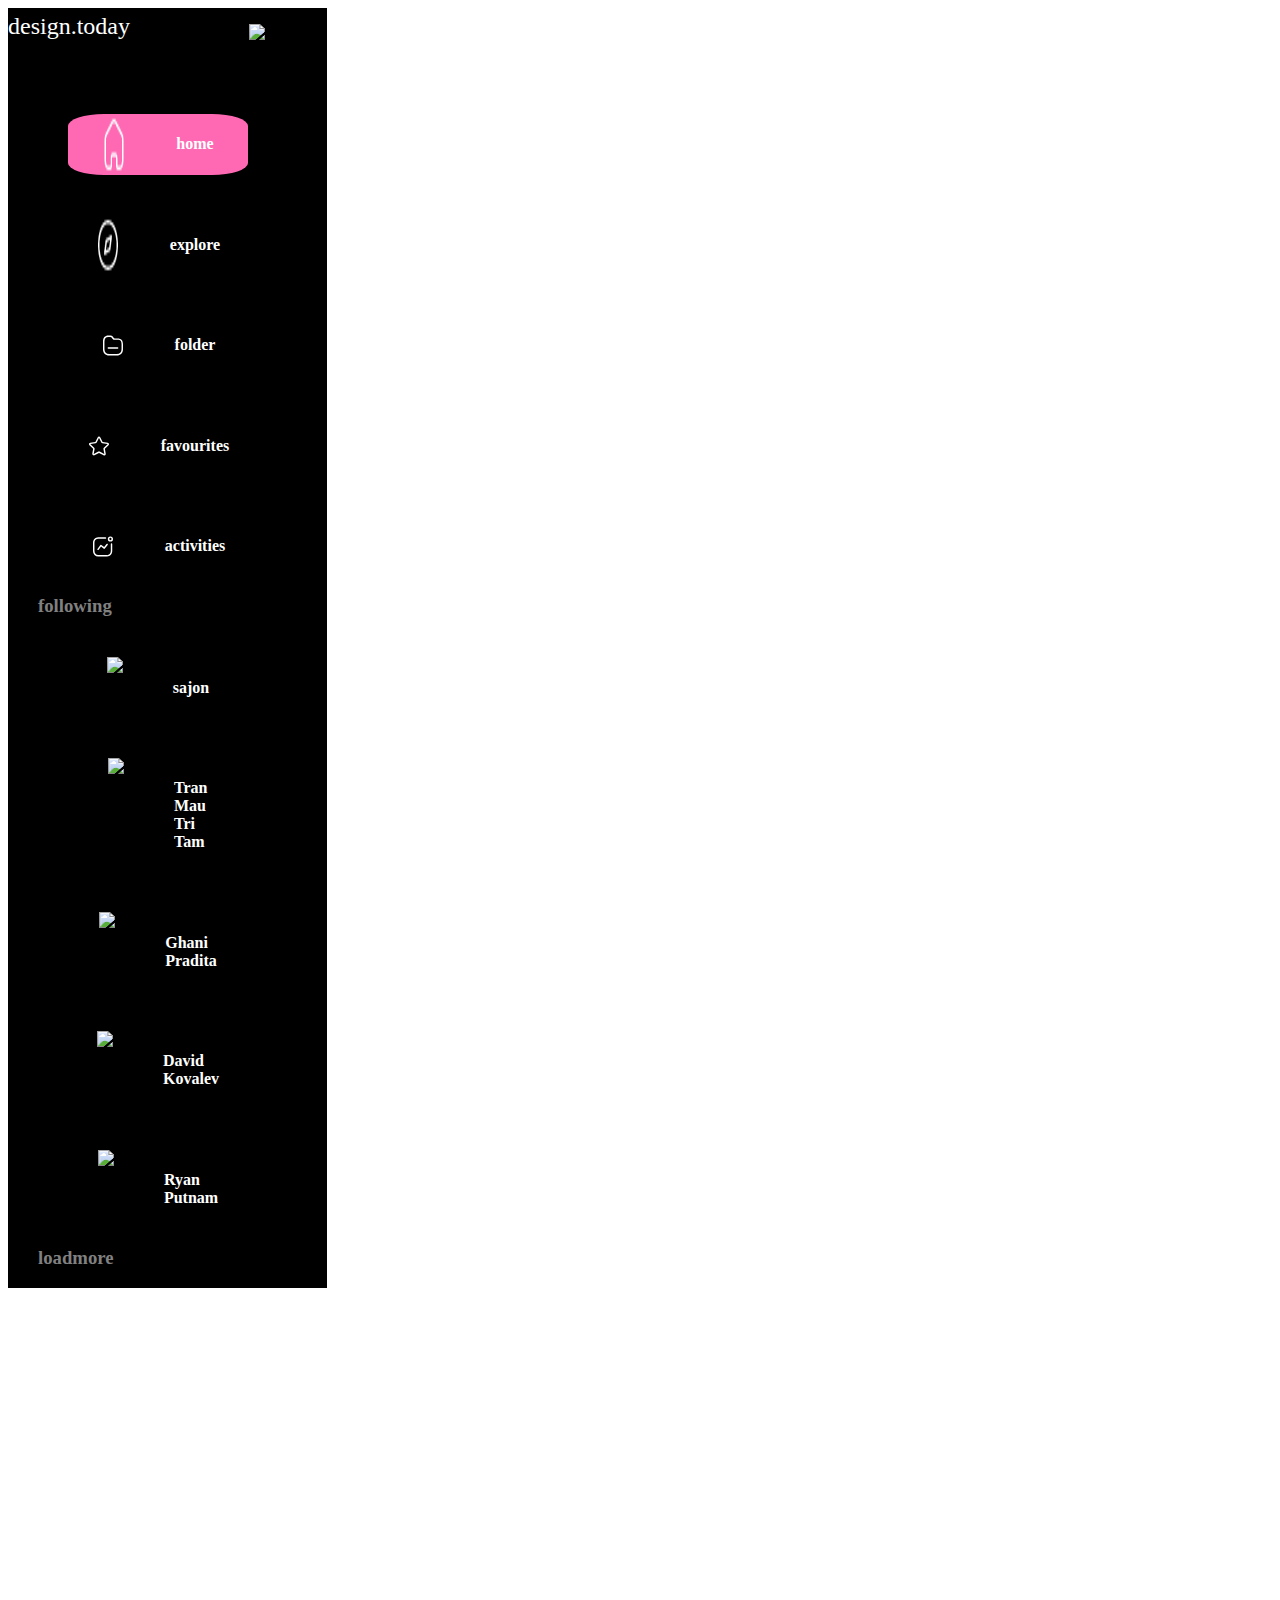
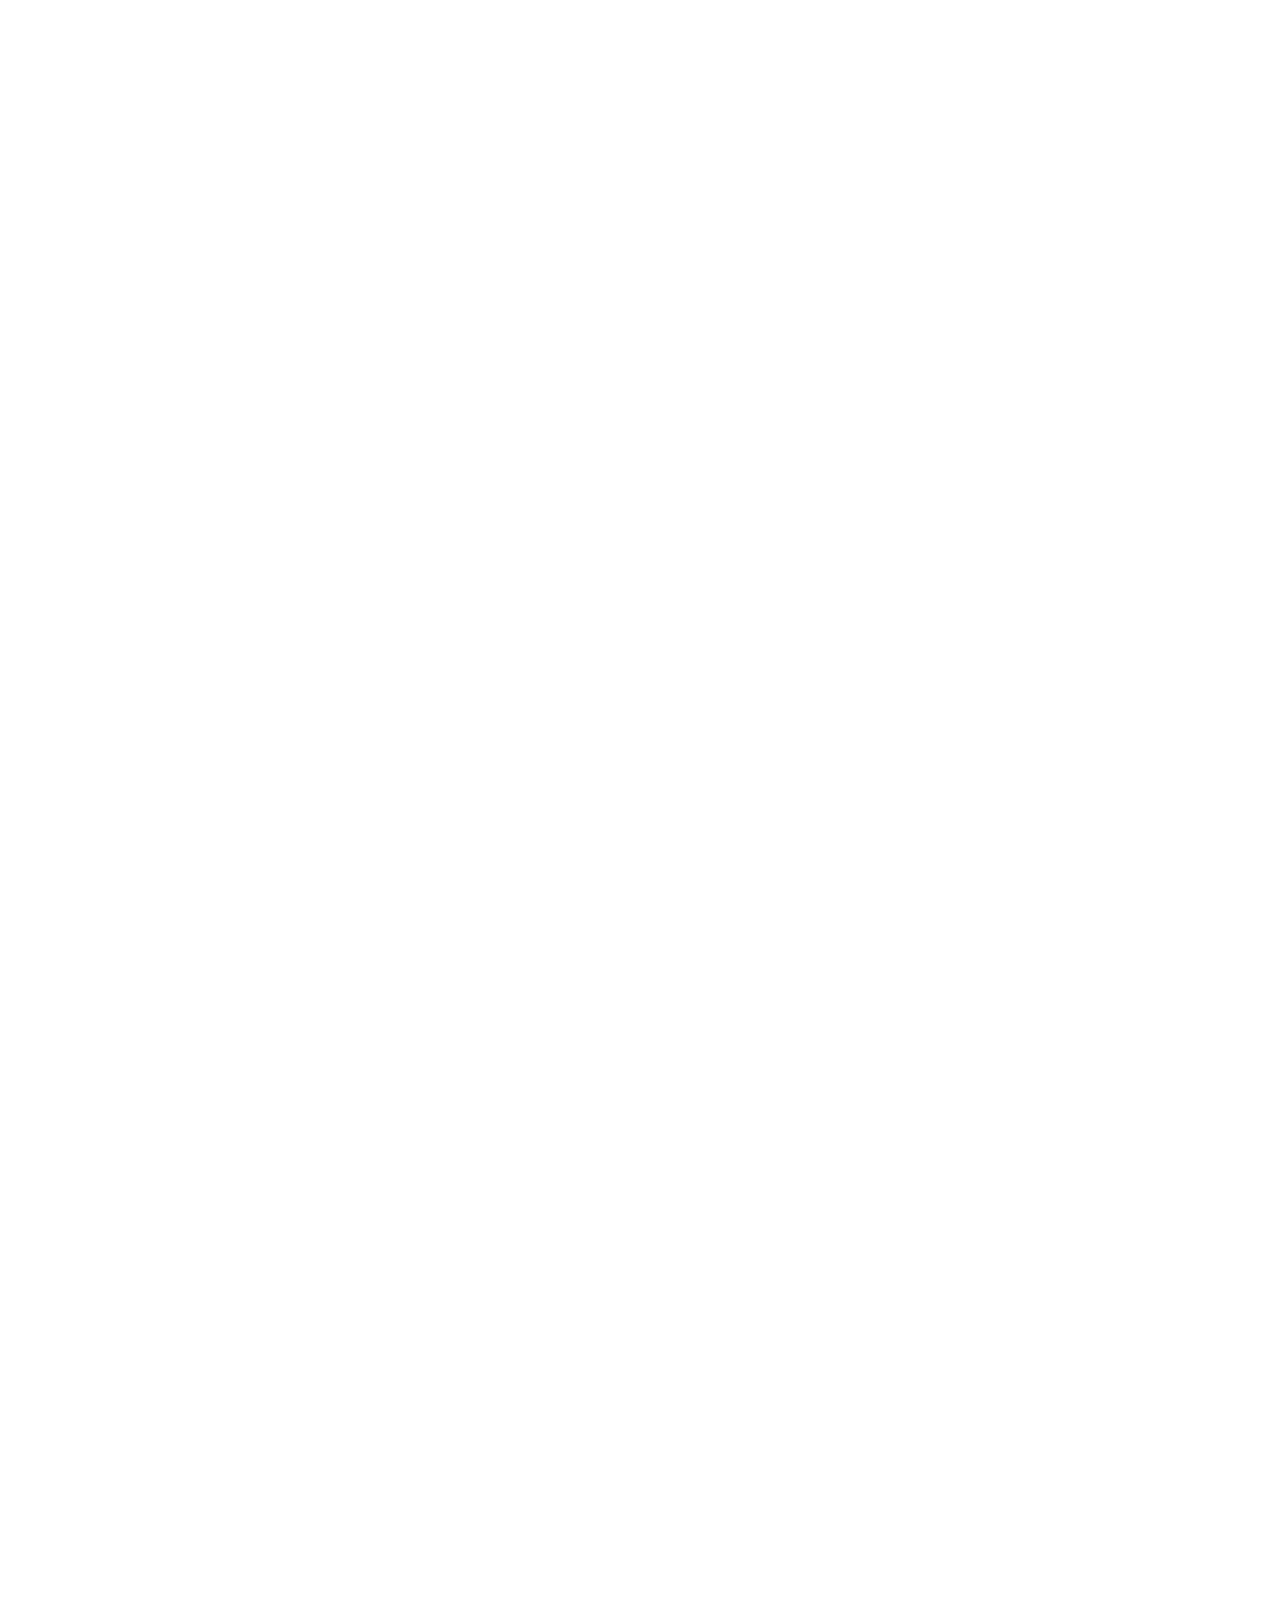
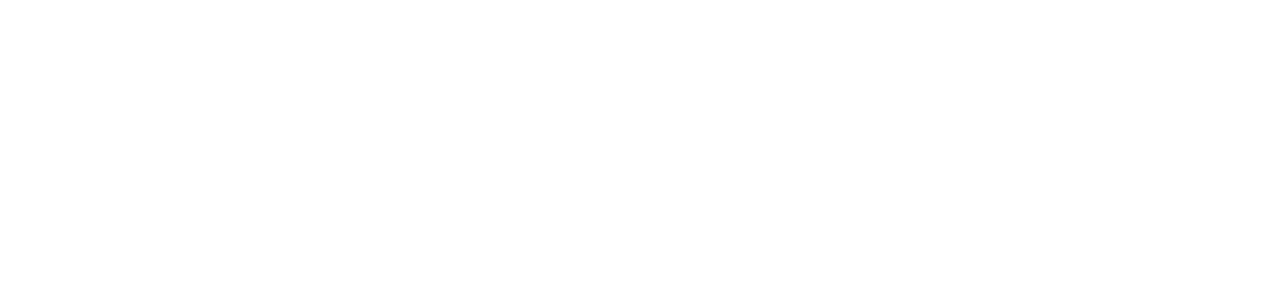
==== index.html @ e044cbb1 "sidebar menu with a few errors" ====
<!DOCTYPE html>
<html>
<head>
	<meta charset="utf-8">
	<meta name="viewport" content="width=device-width, initial-scale=1">
	<meta name="keywords" content="HTML , CSS">
	<link rel="stylesheet" href="style.css">
	<title>designtoday</title>
</head>
<body>
	<section class="black">
	  <section>
		<img class="logo" src="img/design.today.svg">
		<img class="threeline" src="img/group 7.png">
		<div class="inlblock">
			<img class="icon" src="img/home.png">
			<h4 class="nexttoicon">home</h4>
	    </div>
	    <div class="inlblock2">
			<img class="icon" src="img/compass.png">
			<h4 class="nexttoicon">explore</h4>
	    </div>
	     <div class="inlblock2">
			<img class="icon" src="img/folder.svg">
			<h4 class="nexttoicon">folder</h4>
	    </div>
	     <div class="inlblock2">
			<img class="icon" src="img/star.svg">
			<h4 class="nexttoicon">favourites</h4>
	    </div>
	     <div class="inlblock2">
			<img class="icon" src="img/graph.svg">
			<h4 class="nexttoicon">activities</h4>
	    </div>
	  </section>
		<h3 style="color: gray; padding-left: 30px;">following</h3>
	  <section>
	  	<div class="inlblock2">
			<img class="icon" src="img/rectangle40.png">
			<h4 class="nexttoicon">sajon</h4>
	    </div>
	    <div class="inlblock2">
			<img class="icon" src="img/rectangle 41.png">
			<h4 class="nexttoicon">Tran Mau Tri Tam</h4>
	    </div>
	     <div class="inlblock2">
			<img class="icon" src="img/rectangle 42.png">
			<h4 class="nexttoicon">Ghani Pradita</h4>
	    </div>
	     <div class="inlblock2">
			<img class="icon" src="img/rectangle 43.png">
			<h4 class="nexttoicon">David Kovalev</h4>
	    </div>
	     <div class="inlblock2">
			<img class="icon" src="img/rectangle 44.png">
			<h4 class="nexttoicon">Ryan Putnam</h4>
	    </div>
	  </section>
	  <h3 style="color: gray; padding-left: 30px;">loadmore</h3>
	</section>
	<section class="white"></section>
</body>
</html>
---- style.css ----
.search {
	border-radius: 10%;
	background-color: gray;
}

input placeholder {
	color: darkgray;
}

.black {
	background-color: black;
	height: 1280px;
	width: 319px;
}

.white {
	background-color: white;
	width: 1920px;
	height: 2189px;
}

.threeline {
   padding-left: 90px;
}

.nexttoicon {
	color: white;
	padding-left: 50px;
}
.inlblock {
	display: flex;
	background-color: hotpink;
	padding-left:40px;
   padding-right: 40px;
	border-radius: 20%;
	width: 100px;
	justify-content: center;
	margin-top: 70px;
	margin-left: 60px;
}

.inlblock2 {
	display: flex;
	padding-left:40px;
   padding-right: 40px;
	border-radius: 20%;
	width: 100px;
	justify-content: center;
	margin-top: 40px;
	margin-left: 60px;
}
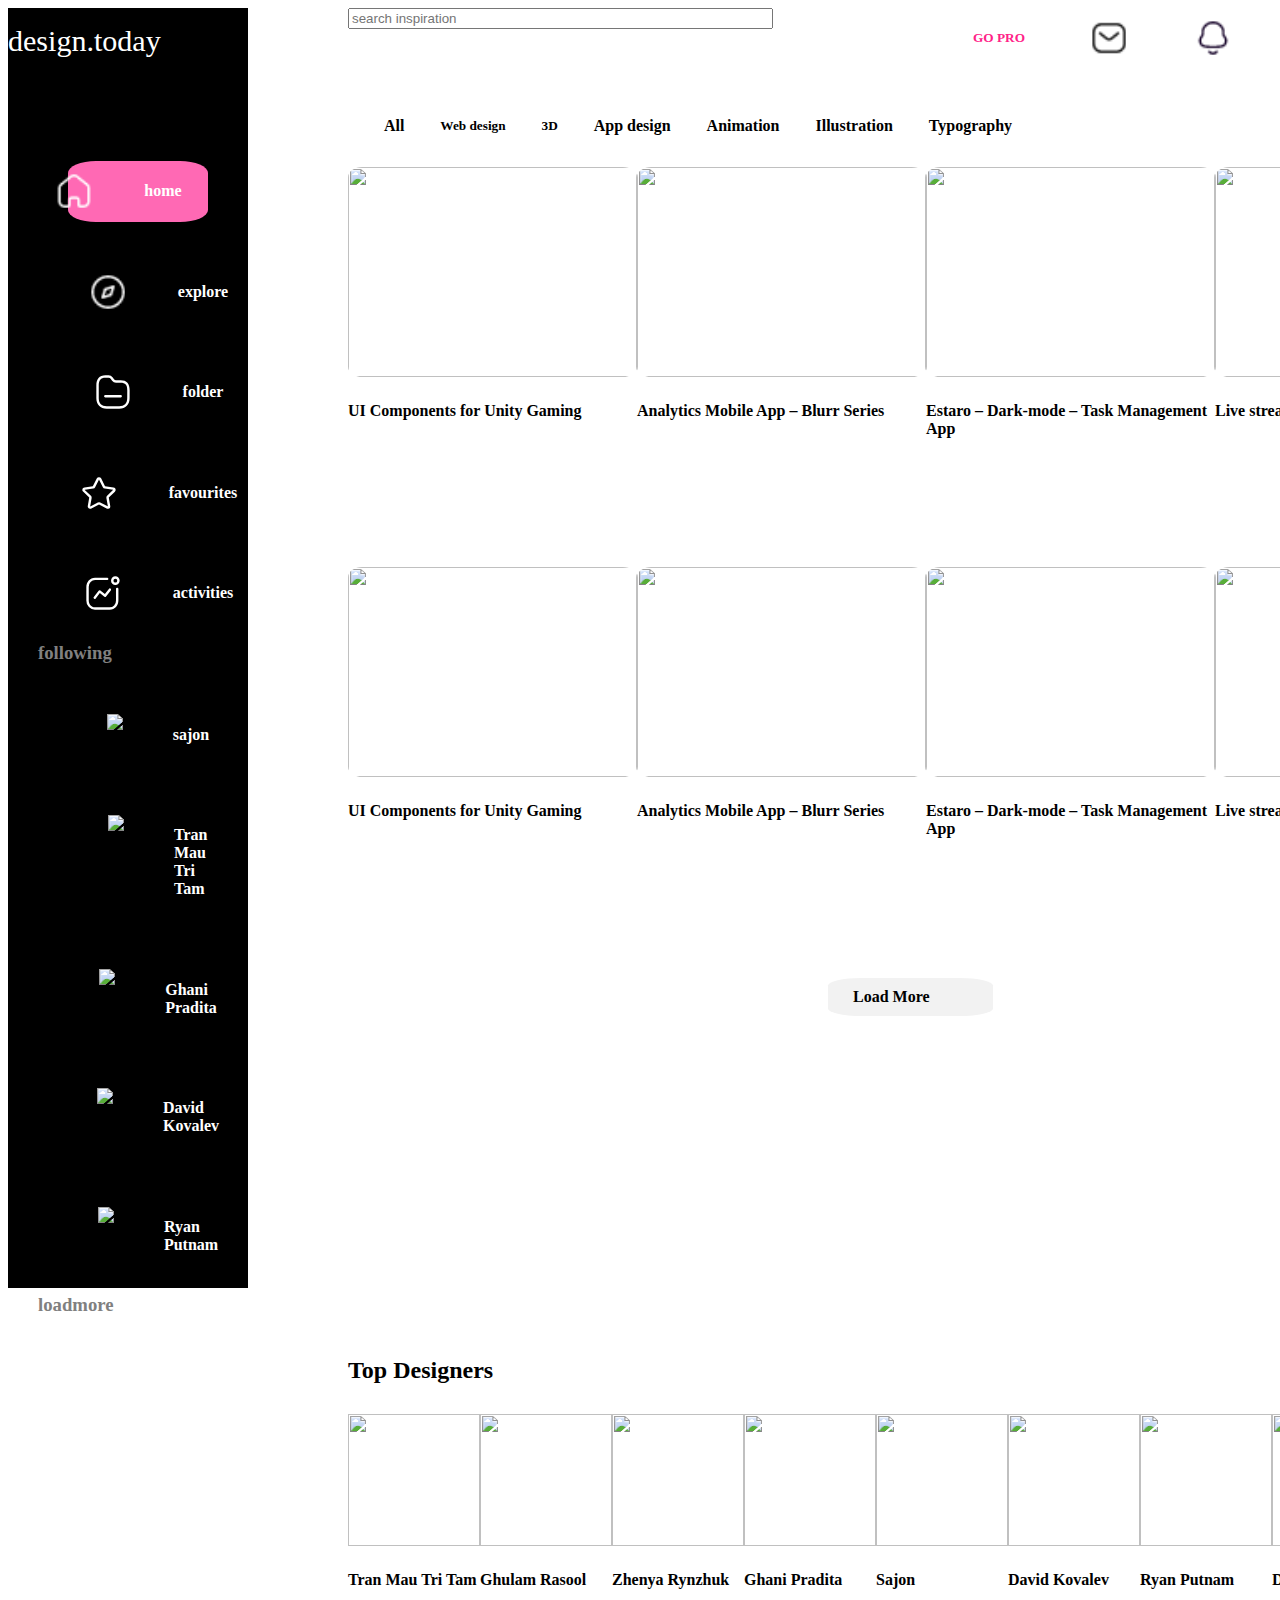
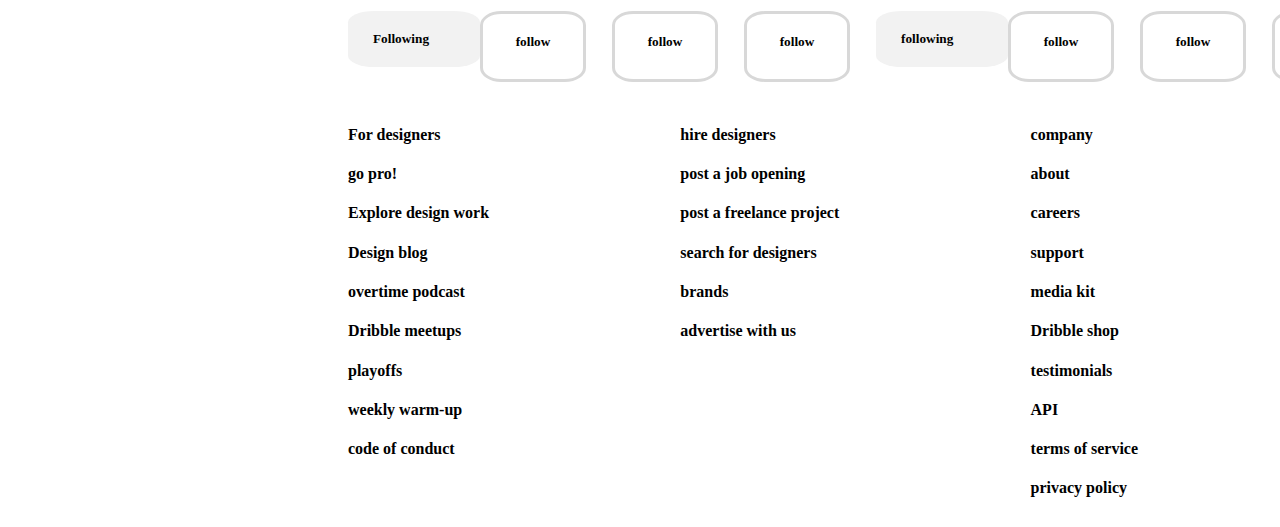
==== commit 1ea9b467: "finished first page" ====
--- a/index.html
+++ b/index.html
@@ -8,6 +8,7 @@
 	<title>designtoday</title>
 </head>
 <body>
+  <section class="wholeheader">
 	<section class="black">
 	  <section>
 		<img class="logo" src="img/design.today.svg">
@@ -58,6 +59,163 @@
 	  </section>
 	  <h3 style="color: gray; padding-left: 30px;">loadmore</h3>
 	</section>
-	<section class="white"></section>
+	<section class="section">
+		<header class="whiteheader">
+			<section>	
+				<label form="username"></label>
+				<input type="text" id="username" name="username" size="50" placeholder="search inspiration">
+			</section>
+			<section class="gopro">
+				<h5 style="color: #FF2288;">GO PRO</h5>
+				<img class="img" src="img/envelope.png">
+				<img class="img" src="img/bell.png">
+				<img class="img" src="img/group 33.png">
+				<h5 class="upload">UPLOAD</h5>
+			</section>
+		</header>
+		<section class="belowheader">
+		  <section class="headermenu">
+			<h4>All</h4>
+			<h5>Web design</h4>
+			<h5>3D</h4>
+			<h4>App design</h4>
+			<h4>Animation</h4>
+			<h4>Illustration</h4>
+			<h4>Typography</h4>
+		  </section>
+		  <section class="filters">
+		  	<img class="setting" src="img/group 18.png">
+		  	<h5>Filters</h5>
+		  </section>
+		</section>
+		<section class="main">
+		<div>
+			<img class="mainimg" src="img/rectangle45.png">
+			<h4>UI Components for Unity Gaming</h4>
+		</div>
+		<div>
+			<img class="mainimg" src="img/rectangle 46.png">
+			<h4>Analytics Mobile App – Blurr Series</h4>
+		</div>
+		<div>
+			<img class="mainimg" src="img/rectangle 47.png">
+			<h4>Estaro – Dark-mode – Task Management App</h4>
+		</div>
+		<div>
+			<img class="mainimg" src="img/rectangle 48.png">
+			<h4>Live streaming application for gamers.</h4>
+		</div>
+		</section>
+		<section class="main">
+		<div>
+			<img class="mainimg" src="img/rectangle45.png">
+			<h4>UI Components for Unity Gaming</h4>
+		</div>
+		<div>
+			<img class="mainimg" src="img/rectangle 46.png">
+			<h4>Analytics Mobile App – Blurr Series</h4>
+		</div>
+		<div>
+			<img class="mainimg" src="img/rectangle 47.png">
+			<h4>Estaro – Dark-mode – Task Management App</h4>
+		</div>
+		<div>
+			<img class="mainimg" src="img/rectangle 48.png">
+			<h4>Live streaming application for gamers.</h4>
+		</div>
+		</section>
+		<h4 class="loadmore"> Load More </h4>
+		<section class="topdesigner">
+		<h2>Top Designers</h2>
+		<div class="designers">
+			<div>
+				<img class="Designer" src="img/rectangle 41.png">
+				<h4>Tran Mau Tri Tam</h4>
+				<h5 class="following">Following</h5>
+			</div>
+			<div>
+				<img class="Designer" src="img/rectangle 69.png">
+				<h4>Ghulam Rasool</h4>
+				<h5 class="follow">follow</h5>
+			</div>
+			<div>
+				<img class="Designer" src="img/rectangle 42.png">
+				<h4>Zhenya Rynzhuk</h4>
+				<h5 class="follow">follow</h5>
+			</div>
+			<div>
+				<img class="Designer" src="img/rectangle40.png">
+				<h4>Ghani Pradita</h4>
+				<h5 class="follow">follow</h5>
+			</div>
+			<div>
+				<img class="Designer" src="img/rectangle 43.png">
+				<h4>Sajon</h4>
+				<h5 class="following">following</h5>
+			</div>
+			<div>
+				<img class="Designer" src="img/rectangle 44.png">
+				<h4>David Kovalev</h4>
+				<h5 class="follow">follow</h5>
+			</div>
+			<div>
+				<img class="Designer" src="img/rectangle 42.png">
+				<h4>Ryan Putnam</h4>
+				<h5 class="follow">follow</h5>
+			</div>
+			<div>
+				<img class="Designer" src="img/rectangle 72.png">
+				<h4>Dmitry Lauretsky</h4>
+				<h5 class="follow">follow</h5>
+			</div>
+		</div>
+		</section>
+
+		<section class="text">
+			<section>
+				<h4>For designers</h4>
+				<h4>go pro!</h4>
+				<h4>Explore design work</h4>
+				<h4>Design blog</h4>
+				<h4>overtime podcast</h4>
+				<h4>Dribble meetups</h4>
+				<h4>playoffs</h4>
+				<h4>weekly warm-up</h4>
+				<h4>code of conduct</h4>
+			</section>
+			<section>
+				<h4>hire designers</h4>
+				<h4>post a job opening</h4>
+				<h4>post a freelance project</h4>
+				<h4>search for designers</h4>
+				<h4>brands</h4>
+				<h4>advertise with us</h4>
+			</section>
+			<section>
+				<h4>company</h4>
+				<h4>about</h4>
+				<h4>careers</h4>
+				<h4>support</h4>
+				<h4>media kit</h4>
+				<h4>Dribble shop</h4>
+				<h4>testimonials</h4>
+				<h4>API</h4>
+				<h4>terms of service</h4>
+				<h4>privacy policy</h4>
+			</section>
+			<section>
+				<h4>directories</h4>
+				<h4>top designers</h4>
+				<h4>top design teams</h4>
+				<h4>design jobs</h4>
+				<h4>tags</h4>
+				<h4>places</h4>
+				<h4>design assets</h4>
+				<h4>shop creative market</h4>
+			</section>
+		</section>
+	</section>
+	
+    
 </body>
 </html>--- a/style.css
+++ b/style.css
@@ -10,7 +10,8 @@
 .black {
 	background-color: black;
 	height: 1280px;
-	width: 319px;
+	width: 358px;
+
 }
 
 .white {
@@ -21,6 +22,8 @@
 
 .threeline {
    padding-left: 90px;
+   height:15px ;
+   width: 25px;
 }
 
 .nexttoicon {
@@ -30,7 +33,6 @@
 .inlblock {
 	display: flex;
 	background-color: hotpink;
-	padding-left:40px;
    padding-right: 40px;
 	border-radius: 20%;
 	width: 100px;
@@ -50,4 +52,140 @@
 	margin-left: 60px;
 }
 
+.section{
+	padding-left: 100px ;
+}
 
+.whiteheader {
+	display: flex;
+	justify-content: space-evenly;
+	flex-direction: row;
+}
+
+.textbox {
+	padding-left: 100px;
+}
+
+.gopro {
+	padding-left: 200px;
+	display: flex;
+	flex-direction: row;
+	justify-content: space-between;
+	width: 500px;
+}
+
+.upload {
+	color: white;
+	background-color: #FF2288;
+	padding: 20px;
+	border-radius: 20%;
+	margin-top: 10px;
+}
+
+img {
+	height: 40px;
+	margin-top: 10px;
+}
+
+.headermenu{
+	display: flex;
+	justify-content: space-evenly;
+	flex-direction: row;
+	width: 700px;
+}
+
+.filters{
+	display: flex;
+	justify-content: space-evenly;
+	flex-direction: row;
+	width: 100px;
+	height: 30px;
+	border: solid;
+	border-color: #D8D8D8;
+	border-radius: 20%;
+	padding-bottom:15px;
+}
+
+.setting {
+	height: 30px;
+	width: 30px;
+}
+
+.belowheader {
+	display: flex;
+	flex-direction: row;
+	justify-content: space-between;
+}
+
+
+.main {
+	width: 400px;
+	height: 400px;
+	display: flex;
+	flex-direction: row;
+}
+
+
+.wholeheader{
+	display: flex;
+	flex-direction: row;
+}
+
+.mainimg{
+	width: 289px;
+	height: 210px;
+	border-radius: 5%;
+}
+
+.loadmore {
+	margin-left: 480px;
+	margin-right: 480px;
+	padding-left: 25px;
+	padding-top: 10px;
+	padding-bottom: 10px;
+	background-color: #F2F2F2;
+	border-radius: 20%;
+	}
+
+	.topdesigner{
+		padding-top: 300px;
+	}
+
+	.Designer{
+		width: 132px;
+		height: 132px;
+	}
+
+	.designers{
+		display: flex;
+		flex-direction: row;
+		justify-content: space-between;
+		width: 900px;
+	}
+
+	.following {
+		background-color: #F2F2F2;
+		border-radius: 20%;
+		padding-left: 25px;
+		padding-top: 20px;
+		padding-bottom: 20px;
+	}
+
+.follow{
+	display: flex;
+	justify-content: space-evenly;
+	flex-direction: row;
+	width: 100px;
+	height: 30px;
+	border: solid;
+	border-color: #D8D8D8;
+	border-radius: 20%;
+	padding-bottom:15px;
+	padding-top: 20px;
+}
+
+.text{
+	display: flex;
+	flex-direction: row;
+	justify-content: space-between;
+}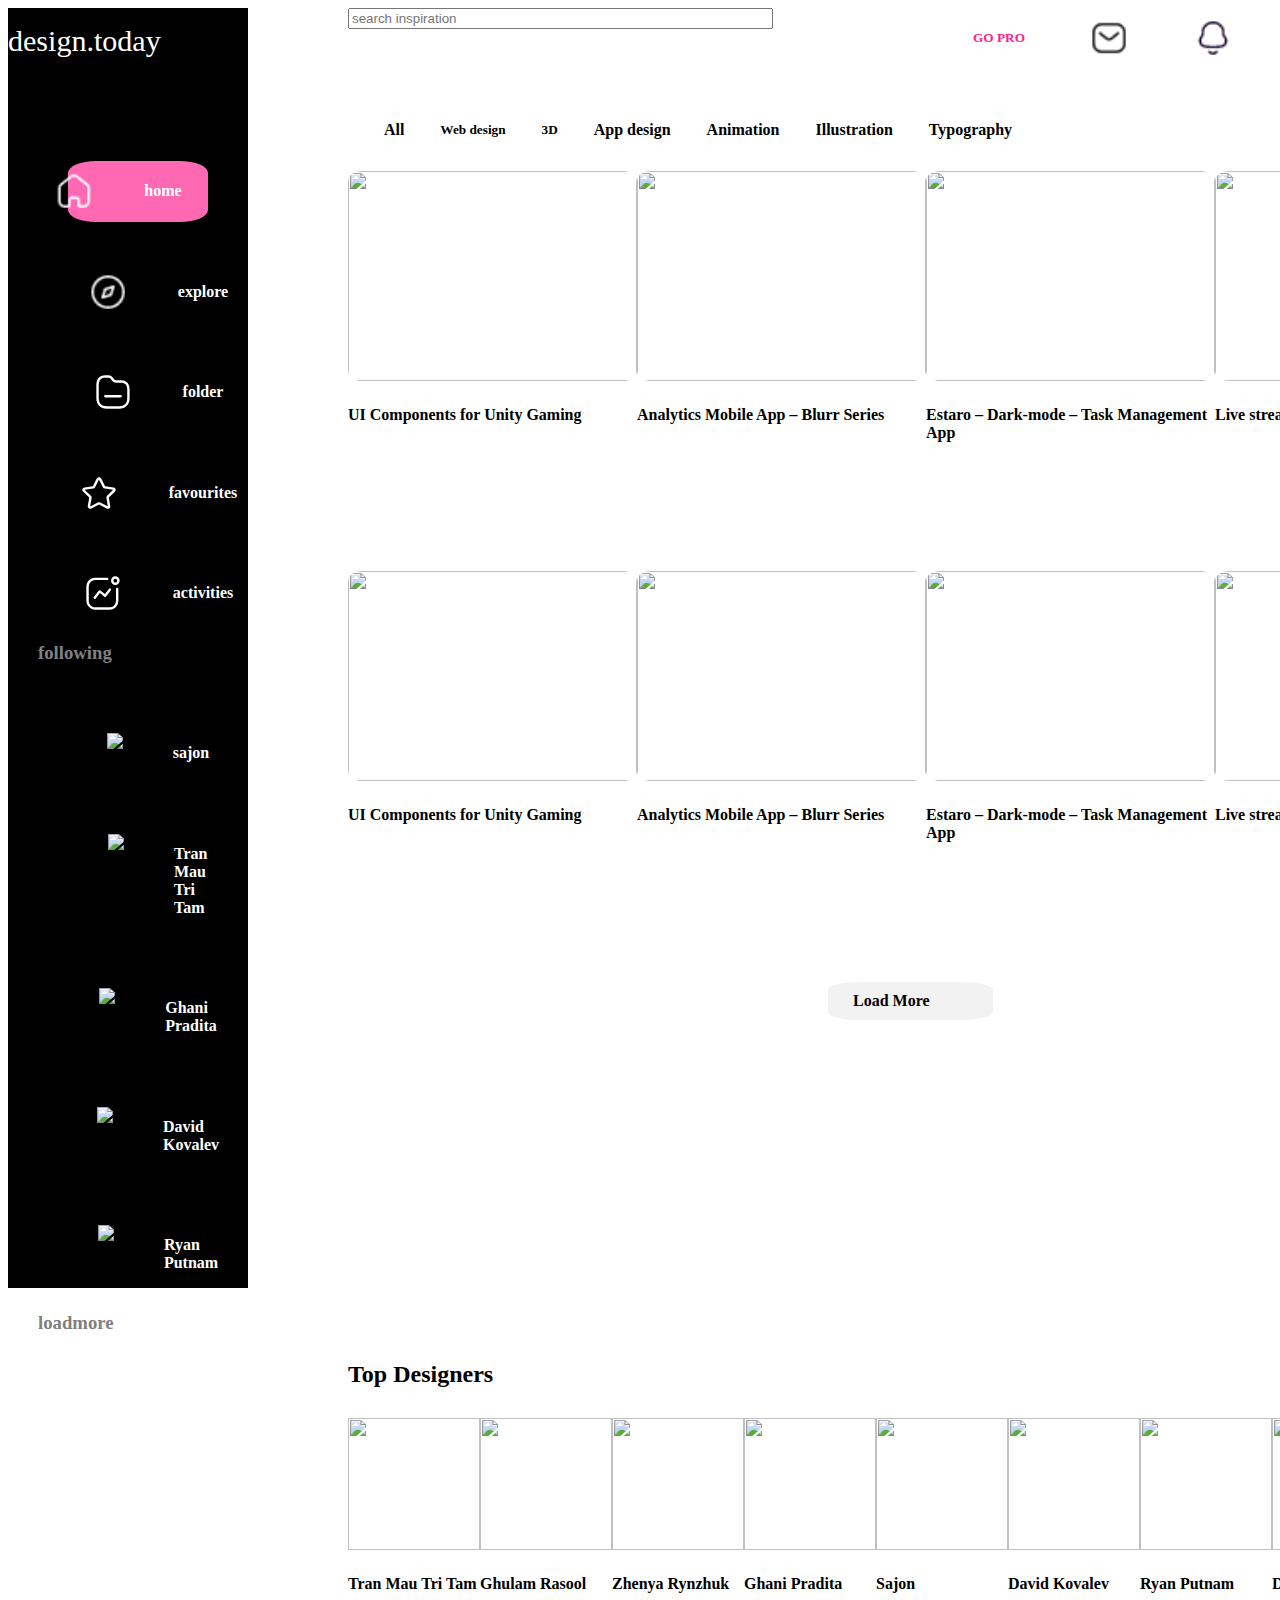
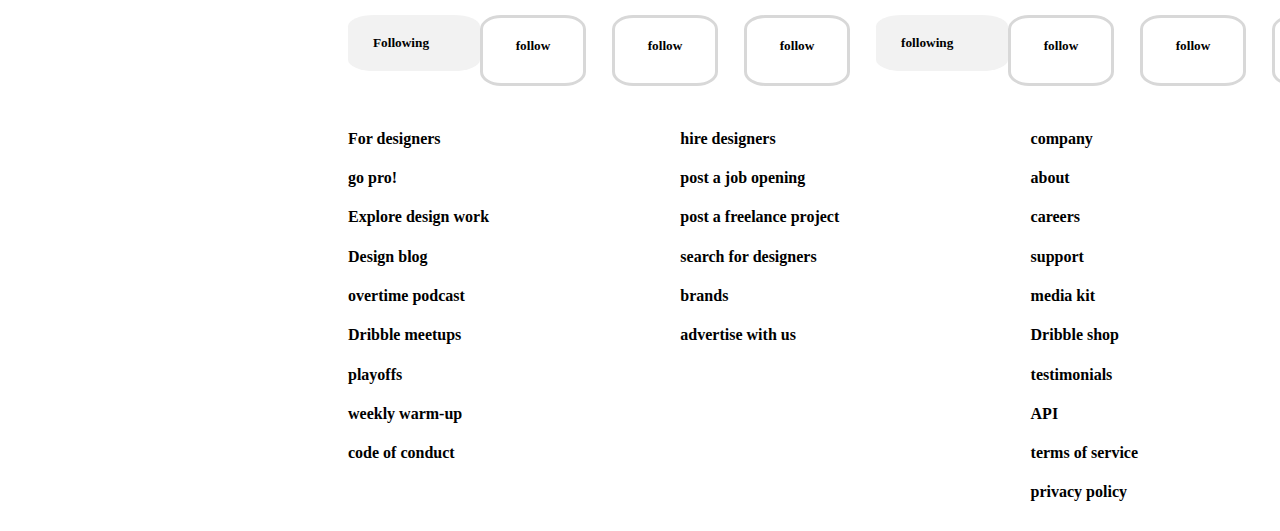
==== commit 70c4955a: "table" ====
--- a/index.html
+++ b/index.html
@@ -69,7 +69,9 @@
 				<h5 style="color: #FF2288;">GO PRO</h5>
 				<img class="img" src="img/envelope.png">
 				<img class="img" src="img/bell.png">
-				<img class="img" src="img/group 33.png">
+				<a href="index2.html">
+					<img class="img" src="img/group 33.png">
+				</a>
 				<h5 class="upload">UPLOAD</h5>
 			</section>
 		</header>
--- a/style.css
+++ b/style.css
@@ -11,7 +11,8 @@
 	background-color: black;
 	height: 1280px;
 	width: 358px;
-
+	display: flex;
+	flex-direction: column;
 }
 
 .white {
@@ -80,6 +81,7 @@
 	padding: 20px;
 	border-radius: 20%;
 	margin-top: 10px;
+	height: 20px;
 }
 
 img {
@@ -188,4 +190,31 @@
 	display: flex;
 	flex-direction: row;
 	justify-content: space-between;
+}
+
+.whitetwo {
+	display: flex;
+	flex-direction: column;
+}
+
+.table {
+	max-width: 100%;
+	width: 900px;
+	display: flex;
+	justify-content: center;
+	padding-left: 300px;
+}
+
+th, td {
+  padding: 25px;
+  padding-left: 45px;
+}
+
+.rowfour{
+	background-color: #F2F2F2;
+	border-radius: 20%;
+}
+
+.rowseven {
+	color: #FF2288;
 }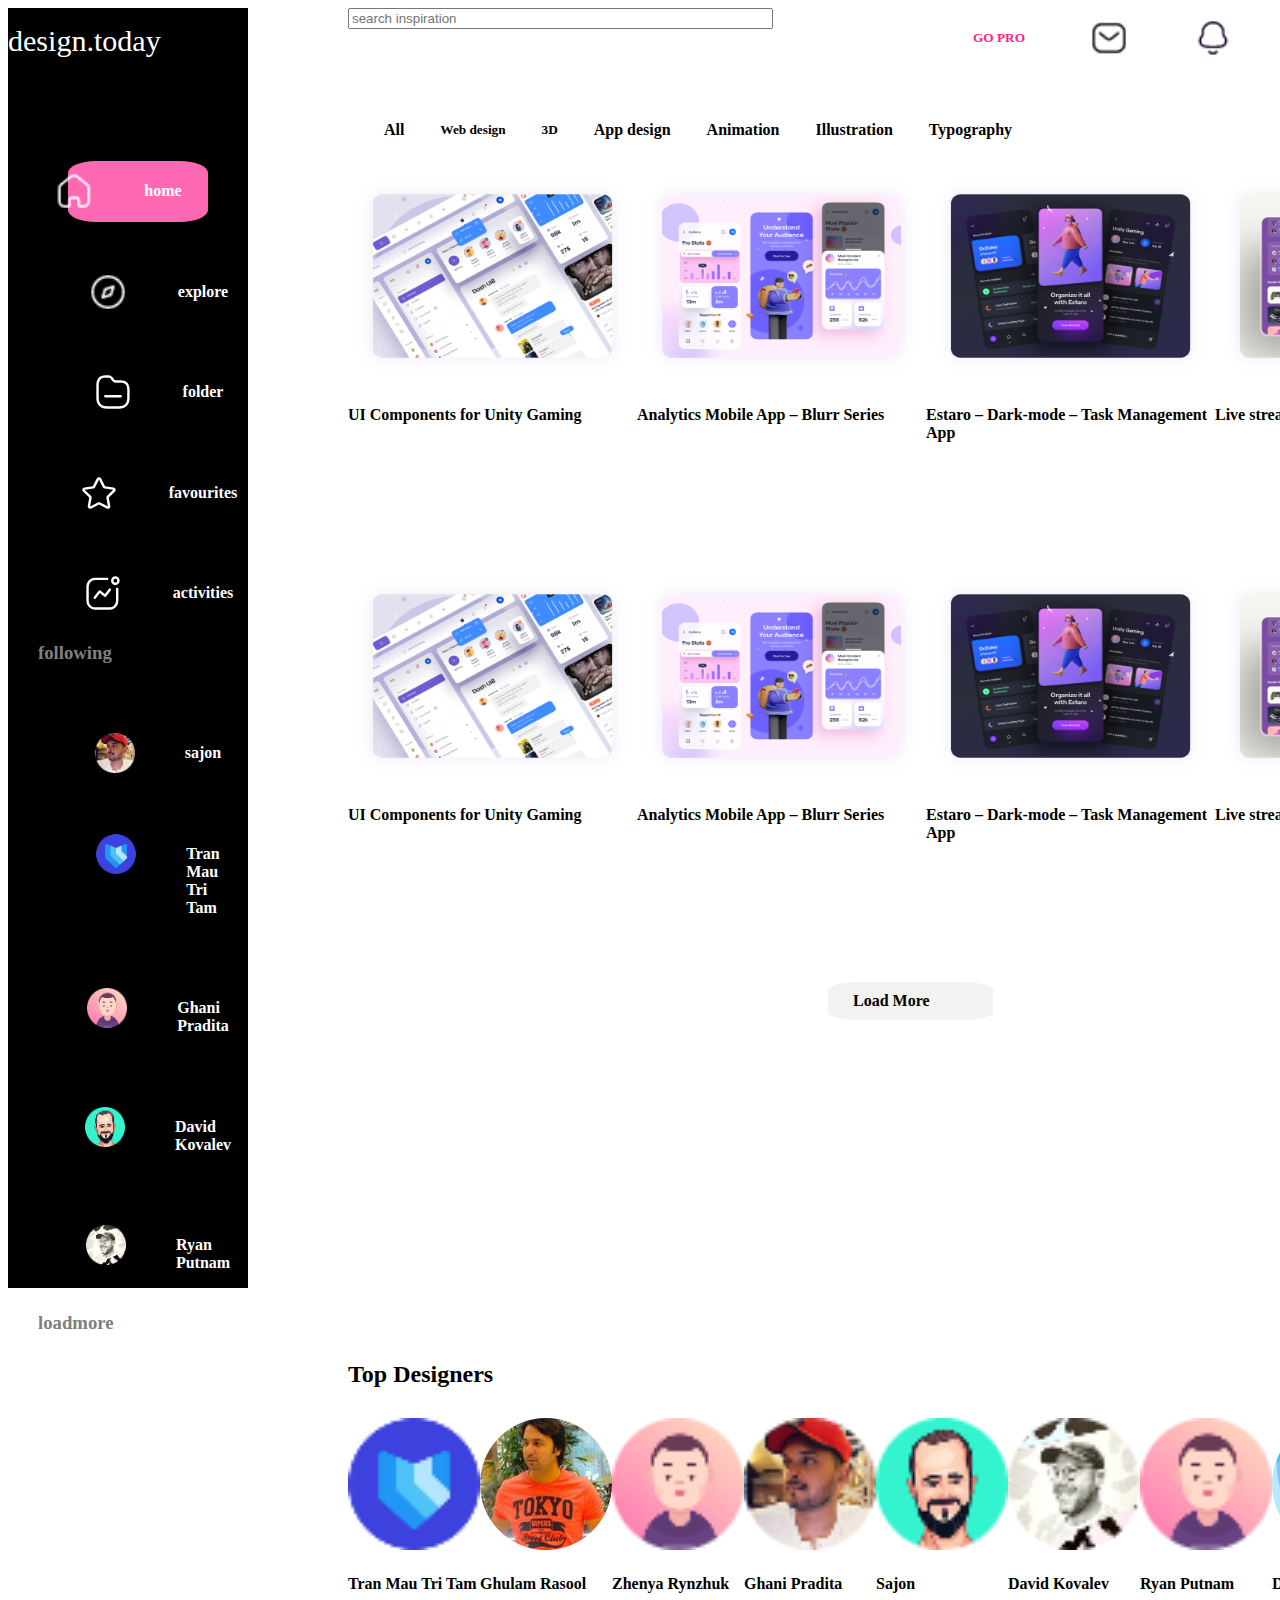
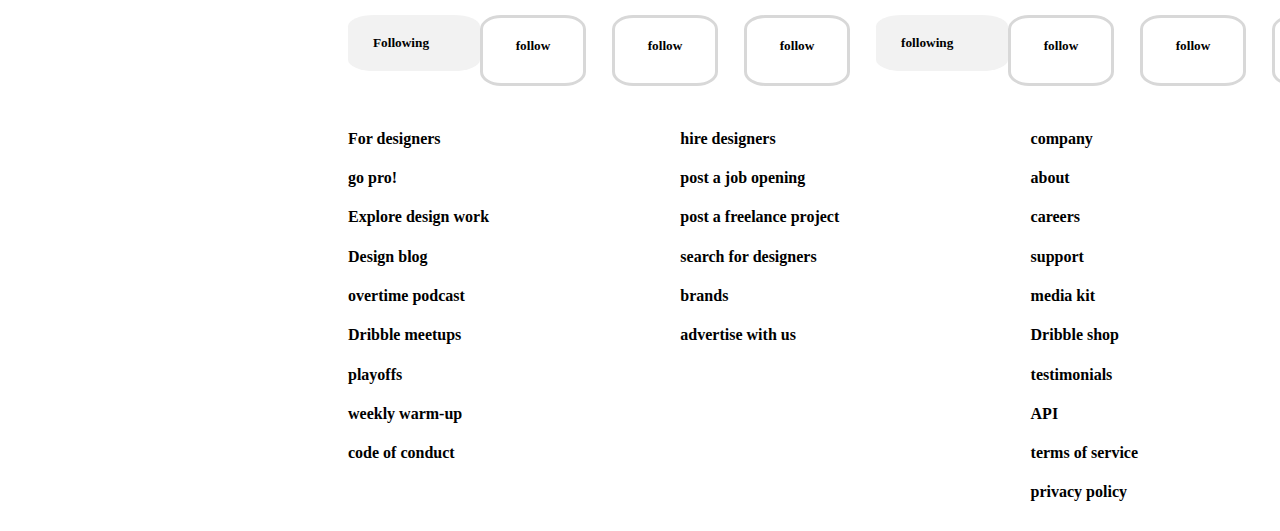
==== commit edd82c86: "rename img" ====
--- a/index.html
+++ b/index.html
@@ -37,23 +37,23 @@
 		<h3 style="color: gray; padding-left: 30px;">following</h3>
 	  <section>
 	  	<div class="inlblock2">
-			<img class="icon" src="img/rectangle40.png">
+			<img class="icon" src="img/Rectangle40.png">
 			<h4 class="nexttoicon">sajon</h4>
 	    </div>
 	    <div class="inlblock2">
-			<img class="icon" src="img/rectangle 41.png">
+			<img class="icon" src="img/Rectangle 41.png">
 			<h4 class="nexttoicon">Tran Mau Tri Tam</h4>
 	    </div>
 	     <div class="inlblock2">
-			<img class="icon" src="img/rectangle 42.png">
+			<img class="icon" src="img/Rectangle 42.png">
 			<h4 class="nexttoicon">Ghani Pradita</h4>
 	    </div>
 	     <div class="inlblock2">
-			<img class="icon" src="img/rectangle 43.png">
+			<img class="icon" src="img/Rectangle 43.png">
 			<h4 class="nexttoicon">David Kovalev</h4>
 	    </div>
 	     <div class="inlblock2">
-			<img class="icon" src="img/rectangle 44.png">
+			<img class="icon" src="img/Rectangle 44.png">
 			<h4 class="nexttoicon">Ryan Putnam</h4>
 	    </div>
 	  </section>
@@ -92,37 +92,37 @@
 		</section>
 		<section class="main">
 		<div>
-			<img class="mainimg" src="img/rectangle45.png">
+			<img class="mainimg" src="img/Rectangle45.png">
 			<h4>UI Components for Unity Gaming</h4>
 		</div>
 		<div>
-			<img class="mainimg" src="img/rectangle 46.png">
+			<img class="mainimg" src="img/Rectangle 46.png">
 			<h4>Analytics Mobile App – Blurr Series</h4>
 		</div>
 		<div>
-			<img class="mainimg" src="img/rectangle 47.png">
+			<img class="mainimg" src="img/Rectangle 47.png">
 			<h4>Estaro – Dark-mode – Task Management App</h4>
 		</div>
 		<div>
-			<img class="mainimg" src="img/rectangle 48.png">
+			<img class="mainimg" src="img/Rectangle 48.png">
 			<h4>Live streaming application for gamers.</h4>
 		</div>
 		</section>
 		<section class="main">
 		<div>
-			<img class="mainimg" src="img/rectangle45.png">
+			<img class="mainimg" src="img/Rectangle45.png">
 			<h4>UI Components for Unity Gaming</h4>
 		</div>
 		<div>
-			<img class="mainimg" src="img/rectangle 46.png">
+			<img class="mainimg" src="img/Rectangle 46.png">
 			<h4>Analytics Mobile App – Blurr Series</h4>
 		</div>
 		<div>
-			<img class="mainimg" src="img/rectangle 47.png">
+			<img class="mainimg" src="img/Rectangle 47.png">
 			<h4>Estaro – Dark-mode – Task Management App</h4>
 		</div>
 		<div>
-			<img class="mainimg" src="img/rectangle 48.png">
+			<img class="mainimg" src="img/Rectangle 48.png">
 			<h4>Live streaming application for gamers.</h4>
 		</div>
 		</section>
@@ -131,42 +131,42 @@
 		<h2>Top Designers</h2>
 		<div class="designers">
 			<div>
-				<img class="Designer" src="img/rectangle 41.png">
+				<img class="Designer" src="img/Rectangle 41.png">
 				<h4>Tran Mau Tri Tam</h4>
 				<h5 class="following">Following</h5>
 			</div>
 			<div>
-				<img class="Designer" src="img/rectangle 69.png">
+				<img class="Designer" src="img/Rectangle 69.png">
 				<h4>Ghulam Rasool</h4>
 				<h5 class="follow">follow</h5>
 			</div>
 			<div>
-				<img class="Designer" src="img/rectangle 42.png">
+				<img class="Designer" src="img/Rectangle 42.png">
 				<h4>Zhenya Rynzhuk</h4>
 				<h5 class="follow">follow</h5>
 			</div>
 			<div>
-				<img class="Designer" src="img/rectangle40.png">
+				<img class="Designer" src="img/Rectangle40.png">
 				<h4>Ghani Pradita</h4>
 				<h5 class="follow">follow</h5>
 			</div>
 			<div>
-				<img class="Designer" src="img/rectangle 43.png">
+				<img class="Designer" src="img/Rectangle 43.png">
 				<h4>Sajon</h4>
 				<h5 class="following">following</h5>
 			</div>
 			<div>
-				<img class="Designer" src="img/rectangle 44.png">
+				<img class="Designer" src="img/Rectangle 44.png">
 				<h4>David Kovalev</h4>
 				<h5 class="follow">follow</h5>
 			</div>
 			<div>
-				<img class="Designer" src="img/rectangle 42.png">
+				<img class="Designer" src="img/Rectangle 42.png">
 				<h4>Ryan Putnam</h4>
 				<h5 class="follow">follow</h5>
 			</div>
 			<div>
-				<img class="Designer" src="img/rectangle 72.png">
+				<img class="Designer" src="img/Rectangle 72.png">
 				<h4>Dmitry Lauretsky</h4>
 				<h5 class="follow">follow</h5>
 			</div>
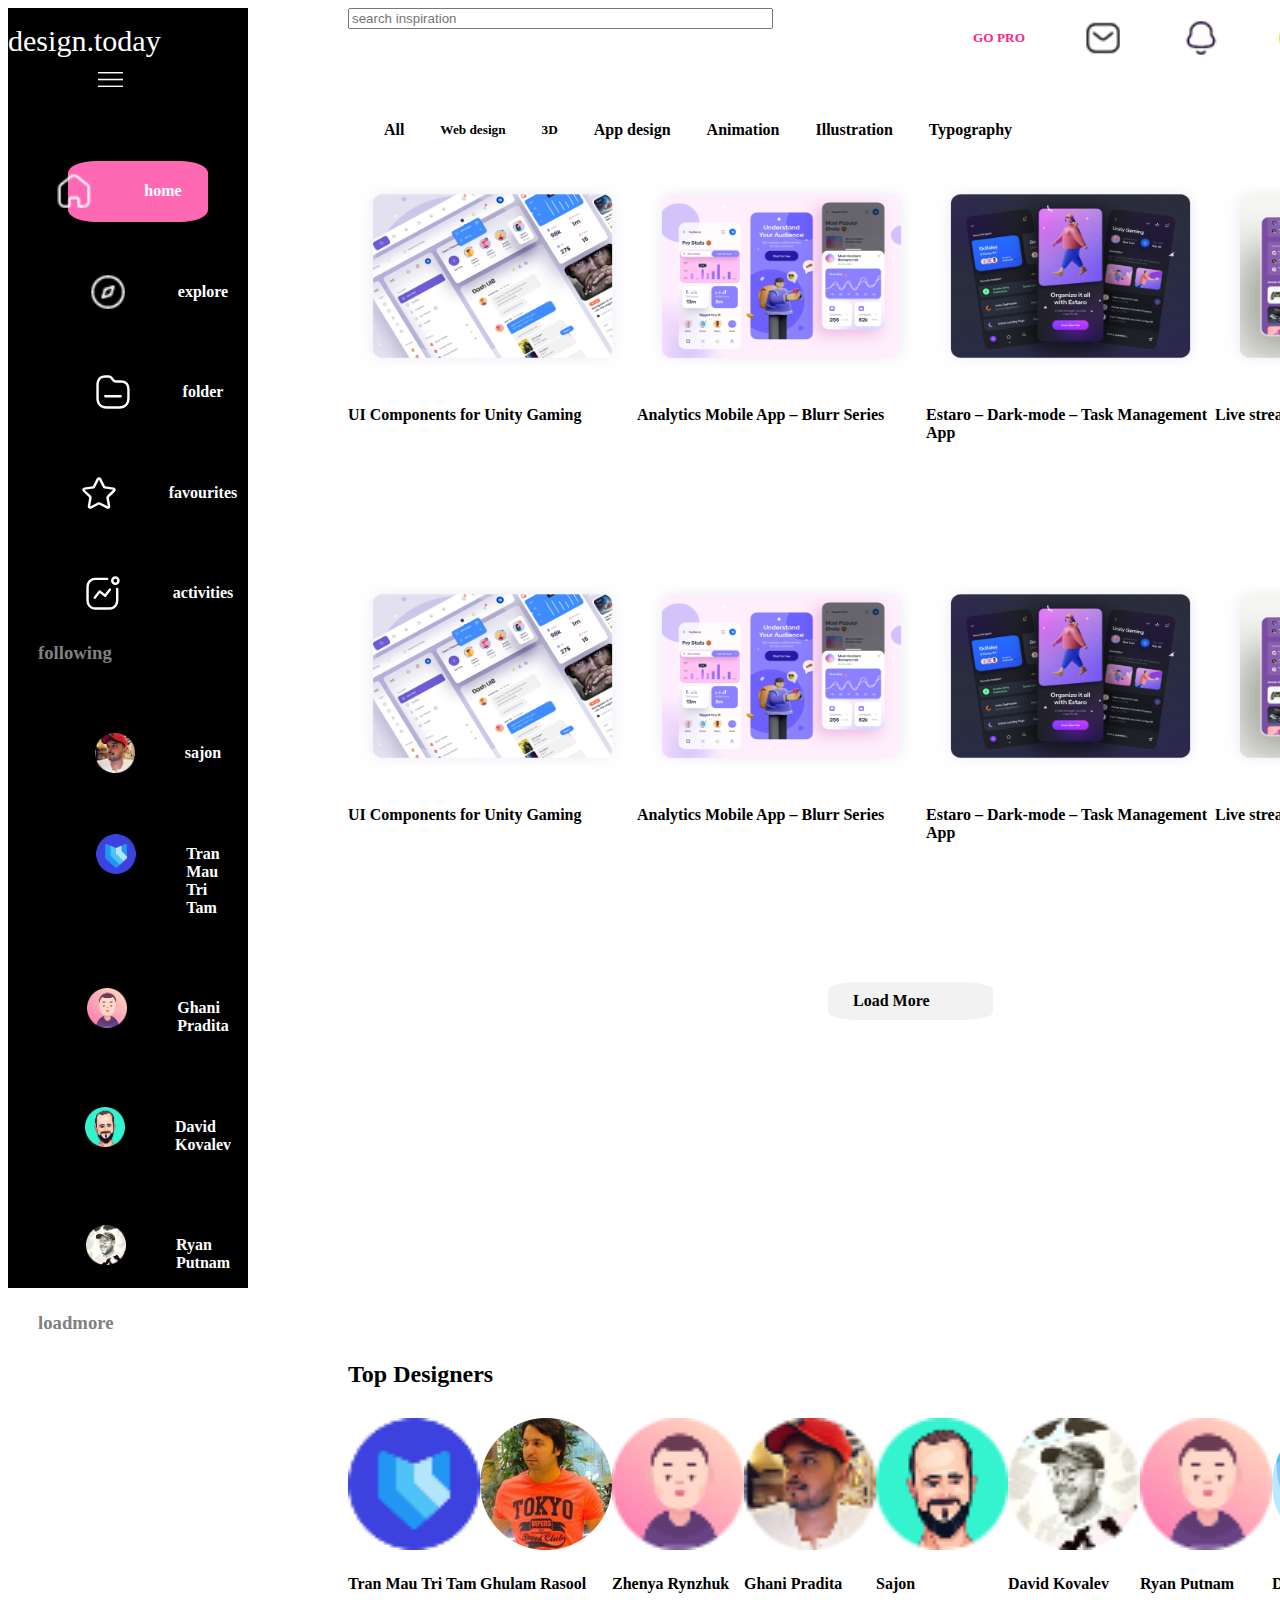
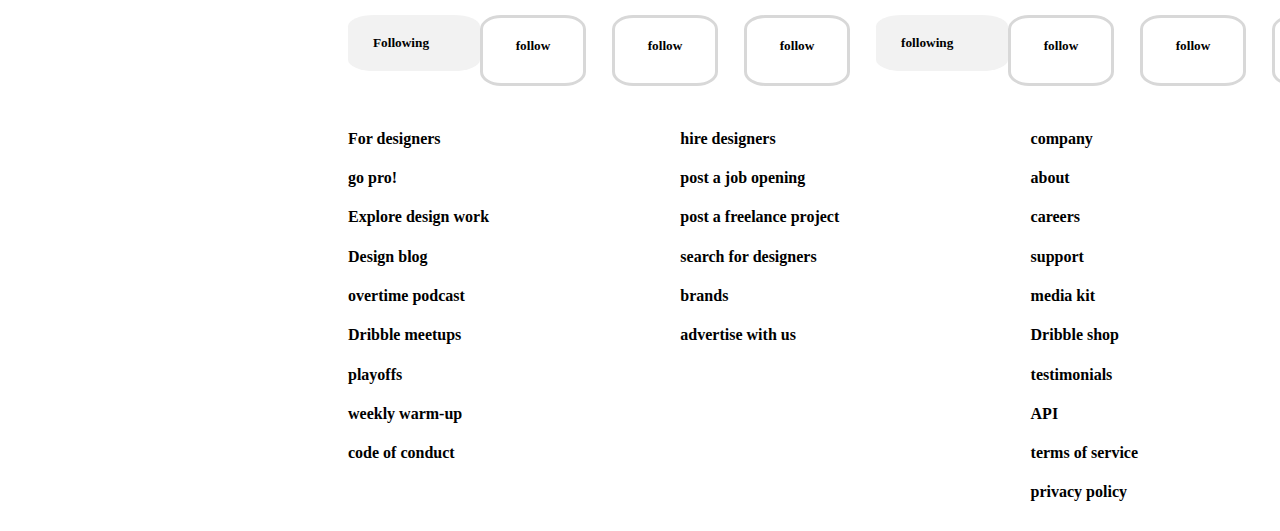
==== commit 8b0f820f: "change images again" ====
--- a/index.html
+++ b/index.html
@@ -12,7 +12,7 @@
 	<section class="black">
 	  <section>
 		<img class="logo" src="img/design.today.svg">
-		<img class="threeline" src="img/group 7.png">
+		<img class="threeline" src="img/Group 7.png">
 		<div class="inlblock">
 			<img class="icon" src="img/home.png">
 			<h4 class="nexttoicon">home</h4>
@@ -70,7 +70,7 @@
 				<img class="img" src="img/envelope.png">
 				<img class="img" src="img/bell.png">
 				<a href="index2.html">
-					<img class="img" src="img/group 33.png">
+					<img class="img" src="img/Group 33.png">
 				</a>
 				<h5 class="upload">UPLOAD</h5>
 			</section>
@@ -86,7 +86,7 @@
 			<h4>Typography</h4>
 		  </section>
 		  <section class="filters">
-		  	<img class="setting" src="img/group 18.png">
+		  	<img class="setting" src="img/Group 18.png">
 		  	<h5>Filters</h5>
 		  </section>
 		</section>
